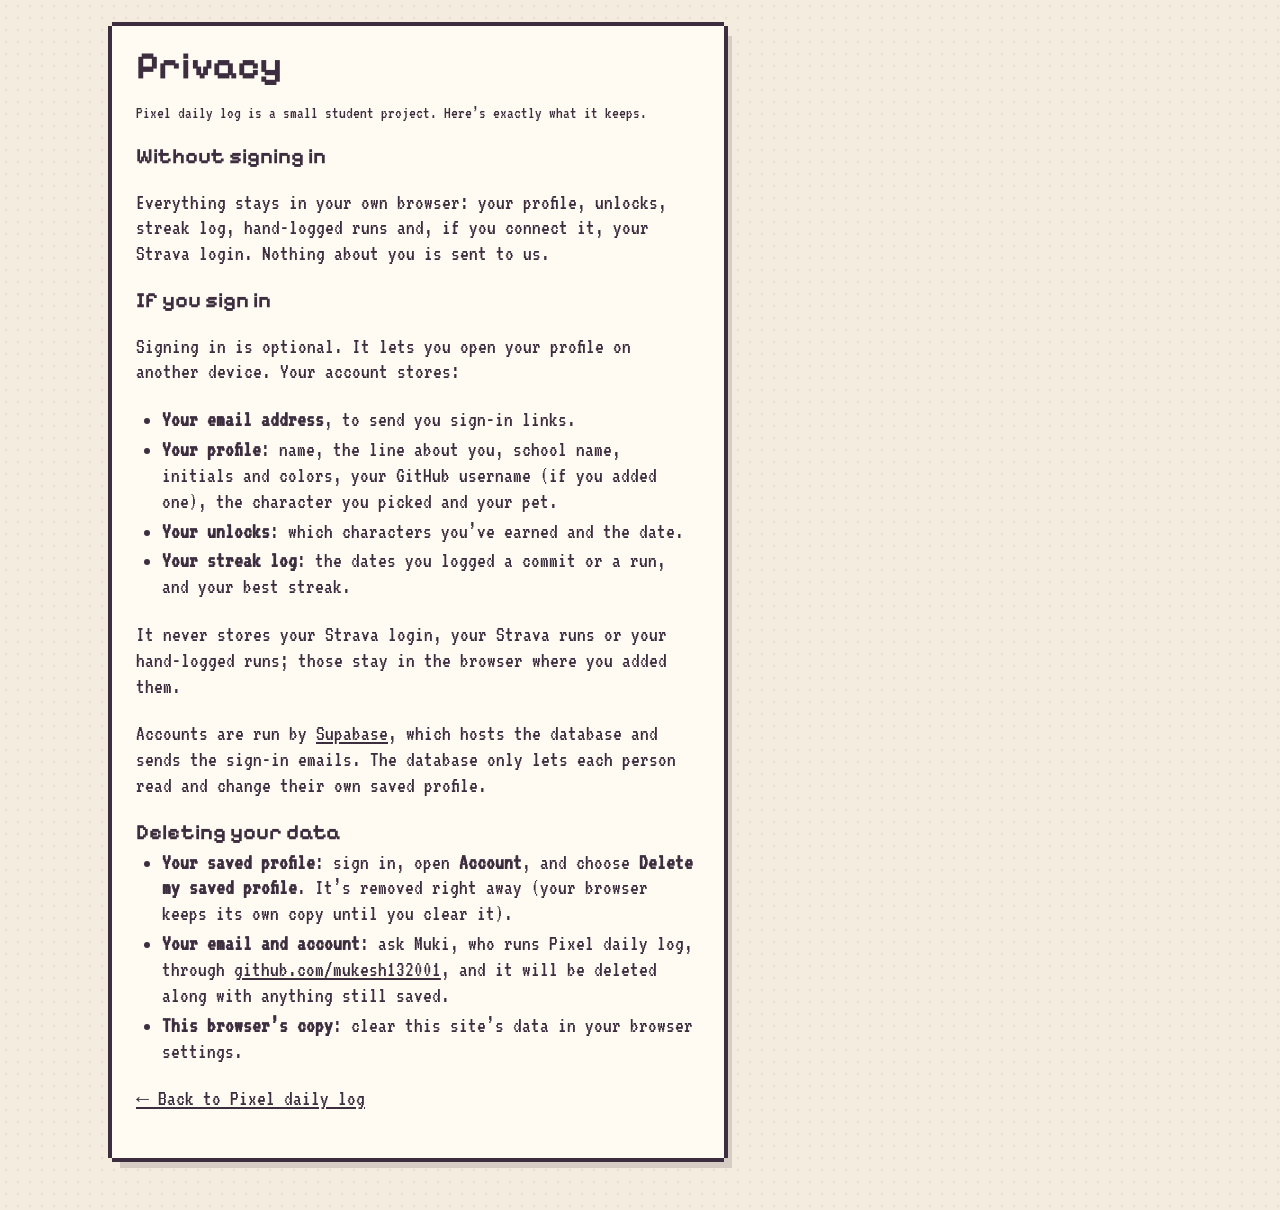
==== privacy.html @ 4bfa9b19 "Add a privacy note: what's saved, where, and how to delete it Co-Authored-By: Claude Opus 5.5 <norep" ====
<!doctype html>
<html lang="en">
<head>
<meta charset="utf-8">
<meta name="viewport" content="width=device-width, initial-scale=1, viewport-fit=cover">
<title>Privacy · Pixel daily log</title>
<meta name="description" content="What Pixel daily log saves, where, and how to delete it.">
<link rel="preconnect" href="https://fonts.googleapis.com">
<link rel="preconnect" href="https://fonts.gstatic.com" crossorigin>
<link href="https://fonts.googleapis.com/css2?family=Pixelify+Sans:wght@500;700&family=VT323&display=swap" rel="stylesheet">
<link rel="stylesheet" href="css/style.css"><link rel="icon" type="image/png" href="favicon.png">
<style>
  .privacy{max-width:68ch;padding:20px 24px 24px}
  .privacy h1{font-size:clamp(1.7rem,4.5vw,2.4rem);margin-bottom:6px}
  .privacy h2{font-size:1.35rem;margin:22px 0 6px}
  .privacy p,.privacy li{color:var(--ink)}
  .privacy ul{padding-left:1.2em;margin:6px 0}
  .privacy li{margin:4px 0}
</style>
</head>
<body>
<div class="wrap">
  <main class="privacy px">
    <h1>Privacy</h1>
    <p class="small">Pixel daily log is a small student project. Here’s exactly what it keeps.</p>

    <h2>Without signing in</h2>
    <p>Everything stays in your own browser: your profile, unlocks, streak log, hand-logged runs and, if you connect it, your Strava login. Nothing about you is sent to us.</p>

    <h2>If you sign in</h2>
    <p>Signing in is optional. It lets you open your profile on another device. Your account stores:</p>
    <ul>
      <li><b>Your email address</b>, to send you sign-in links.</li>
      <li><b>Your profile</b>: name, the line about you, school name, initials and colors, your GitHub username (if you added one), the character you picked and your pet.</li>
      <li><b>Your unlocks</b>: which characters you’ve earned and the date.</li>
      <li><b>Your streak log</b>: the dates you logged a commit or a run, and your best streak.</li>
    </ul>
    <p>It never stores your Strava login, your Strava runs or your hand-logged runs; those stay in the browser where you added them.</p>
    <p>Accounts are run by <a href="https://supabase.com" rel="noopener">Supabase</a>, which hosts the database and sends the sign-in emails. The database only lets each person read and change their own saved profile.</p>

    <h2>Deleting your data</h2>
    <ul>
      <li><b>Your saved profile</b>: sign in, open <b>Account</b>, and choose <b>Delete my saved profile</b>. It’s removed right away (your browser keeps its own copy until you clear it).</li>
      <li><b>Your email and account</b>: ask Muki, who runs Pixel daily log, through <a href="https://github.com/mukesh132001" rel="noopener">github.com/mukesh132001</a>, and it will be deleted along with anything still saved.</li>
      <li><b>This browser’s copy</b>: clear this site’s data in your browser settings.</li>
    </ul>

    <p><a href="./">← Back to Pixel daily log</a></p>
  </main>
</div>
</body>
</html>
---- css/style.css ----
/* =========================================================
   Pixel daily log: cozy retro theme
   Light mode = warm paper. Dark mode = soft plum night.
   ========================================================= */

/* lets the glow on the biggest days breathe smoothly */
@property --blur{syntax:'<length>';inherits:false;initial-value:0px}

:root{
  --bg:#f4ecdf; --bg-dot:#ebe0cf;
  --panel:#fffaf2; --tile:#f3e9da; --ink:#3d2e3f; --ink-soft:#7a6672;
  --line:#3d2e3f; --shadow:rgba(61,46,63,.16);
  --accent:#ffc95c; --run:#f08a5d; --code:#4caf6e; --music:#d77fa1;
  --empty:#e6dccb; --bad:#c4473a; --on-accent:#3d2e3f;
  --room-top:#5a3d3a; --room-bottom:#2e2028; --room-glow:rgba(255,201,92,.24);   /* warm dusk behind the room */
  color-scheme:light;
  box-sizing:border-box;
  padding-top:env(safe-area-inset-top,0px);
  padding-bottom:env(safe-area-inset-bottom,0px);
}
@media (prefers-color-scheme: dark){
  :root:not([data-theme="light"]){
    --bg:#241c2b; --bg-dot:#2a2132;
    --panel:#30263a; --tile:#3a2f46; --ink:#f6e9d6; --ink-soft:#bfaebf;
    --line:#8e78a8; --shadow:rgba(0,0,0,.38);
    --accent:#ffc95c; --run:#ff9f73; --code:#6fd08c; --music:#f09cc0;
    --empty:#45394f; --bad:#ff8a7a; --on-accent:#3d2e3f;
    --room-top:#3a2c56; --room-bottom:#17121f; --room-glow:rgba(255,201,92,.14);
    color-scheme:dark;
  }
}
:root[data-theme="dark"]{
  --bg:#241c2b; --bg-dot:#2a2132;
  --panel:#30263a; --tile:#3a2f46; --ink:#f6e9d6; --ink-soft:#bfaebf;
  --line:#8e78a8; --shadow:rgba(0,0,0,.38);
  --accent:#ffc95c; --run:#ff9f73; --code:#6fd08c; --music:#f09cc0;
  --empty:#45394f; --bad:#ff8a7a; --on-accent:#3d2e3f;
  --room-top:#3a2c56; --room-bottom:#17121f; --room-glow:rgba(255,201,92,.14);
  color-scheme:dark;
}

html{scroll-padding-top:env(safe-area-inset-top,0px)}
*,*::before,*::after{box-sizing:inherit}
[hidden]{display:none !important}
body{
  margin:0; color:var(--ink);
  background-color:var(--bg);
  /* a faint pixel-dot texture, like old paper */
  background-image:radial-gradient(var(--bg-dot) 1.5px, transparent 1.6px);
  background-size:12px 12px;
  font-family:"VT323",ui-monospace,"Courier New",monospace;
  font-size:1.35rem; line-height:1.2;
}
h1,h2,h3{font-family:"Pixelify Sans","VT323",ui-monospace,monospace;font-weight:700;margin:0;line-height:1.05}
a{color:inherit}
button,input{font:inherit;color:inherit}
:focus-visible{outline:3px dashed var(--accent);outline-offset:4px}

.wrap{max-width:1100px;margin:0 auto;padding:22px 18px 48px}

/* pixel frame: notched corners from four offset shadows, plus a soft drop shadow */
.px{
  background:var(--panel);
  box-shadow:0 -4px 0 0 var(--line),0 4px 0 0 var(--line),-4px 0 0 0 var(--line),4px 0 0 0 var(--line),8px 10px 0 0 var(--shadow);
  margin:4px;
}
.btn{border:0;cursor:pointer;padding:8px 14px;min-height:44px;background:var(--panel)}
.btn:hover{background:var(--accent);color:var(--on-accent)}
.btn.primary{background:var(--accent);color:var(--on-accent)}
.btn.primary:hover{background:var(--run);color:#fff}
.btn[aria-pressed="true"]{background:var(--accent);color:var(--on-accent)}
.btn:disabled{opacity:.5;cursor:wait}
.btn-ico{display:inline-flex;align-items:center;gap:8px}

/* pixel icons (inline SVG made in main.js) */
.ico{display:inline-flex;width:20px;height:20px;flex:none}
.ico svg{width:100%;height:100%;display:block}
.ico.sm{width:14px;height:14px}

/* ---------- header ---------- */
.hud{display:flex;flex-wrap:wrap;align-items:center;justify-content:space-between;gap:14px;margin-bottom:20px}
.logo{font-size:clamp(1.7rem,4.5vw,2.6rem)}
.who{display:flex;align-items:center;gap:10px;margin-top:6px;color:var(--ink-soft)}
.who b{color:var(--ink);font-weight:400}
#ava{width:36px;height:36px;image-rendering:pixelated;box-shadow:0 0 0 3px var(--line)}
.tools{display:flex;flex-wrap:wrap;gap:12px}

/* ---------- stats bar ---------- */
.hudbar{display:grid;grid-template-columns:repeat(4,minmax(0,1fr));margin-bottom:26px}
.seg{display:flex;align-items:center;gap:8px;padding:10px 14px;min-width:0}
.seg + .seg{border-left:3px dashed var(--empty)}
.seg b{font-family:"Pixelify Sans","VT323",monospace;font-size:1.5rem}
.seg span:last-child{color:var(--ink-soft);font-size:1.05rem;line-height:1}

/* ---------- scene ---------- */
.top{display:grid;grid-template-columns:minmax(0,3fr) minmax(0,2fr);gap:26px;align-items:start}
.stage{padding:0;overflow:hidden}
.screen{position:relative}
#scene{display:block;width:100%;height:auto;aspect-ratio:16/9;image-rendering:pixelated;image-rendering:crisp-edges;cursor:pointer;background:#2c2244}
.caption{padding:12px 16px 14px;border-top:4px solid var(--line)}
.caption h2{font-size:1.5rem}
.caption p{margin:4px 0 0;color:var(--ink-soft)}
.hint{font-size:1.05rem;color:var(--ink-soft);margin-top:8px}

/* ---------- title screen ---------- */
.title-overlay{display:none;position:absolute;inset:0;flex-direction:column;align-items:center;justify-content:flex-start;padding-top:6%;pointer-events:none;text-align:center}
.is-title .title-overlay{display:flex}
.title-big{
  font-family:"Pixelify Sans","VT323",monospace;font-weight:700;
  font-size:clamp(2rem,7.5vw,4.6rem);line-height:.95;color:#fff6e4;
  text-shadow:4px 4px 0 #3d2e3f,-2px -2px 0 #3d2e3f,2px -2px 0 #3d2e3f,-2px 2px 0 #3d2e3f;
}
.press{
  margin-top:14px;font-family:"Pixelify Sans","VT323",monospace;font-size:clamp(1rem,2.6vw,1.5rem);
  color:var(--accent);text-shadow:3px 3px 0 #3d2e3f;letter-spacing:.08em;text-transform:uppercase;
  animation:blink 1.1s steps(2) infinite;
}
@keyframes blink{50%{opacity:0}}
.is-title .top{grid-template-columns:minmax(0,1fr);max-width:820px;margin:0 auto}
.is-title .logo{position:absolute;width:1px;height:1px;overflow:hidden;clip:rect(0 0 0 0);white-space:nowrap}
.start{padding:18px 20px 20px;border-top:4px solid var(--line)}
.start h2{font-size:1.5rem;margin-bottom:6px}
.start p{margin:0 0 14px;color:var(--ink-soft)}
.field{display:flex;gap:10px;flex-wrap:wrap}
.field input,.runform input{
  flex:1;min-width:0;border:0;padding:8px 12px;min-height:44px;background:var(--tile);
  box-shadow:0 -3px 0 0 var(--line),0 3px 0 0 var(--line),-3px 0 0 0 var(--line),3px 0 0 0 var(--line);margin:3px;
}
.msg{margin-top:12px;min-height:1.3em}
.msg.bad{color:var(--bad)}
.small{font-size:1.05rem;color:var(--ink-soft)}
.muted{color:var(--ink-soft)}

/* ---------- glowing calendar ---------- */
.side{padding:18px}
.side h2{font-size:1.35rem;margin-bottom:12px}
.cal{display:grid;grid-template-columns:repeat(7,minmax(0,1fr));gap:8px}
.dow{text-align:center;color:var(--ink-soft);font-size:1.05rem}
.day{
  --tint:transparent; --glow:transparent;
  position:relative;aspect-ratio:1;border:0;cursor:pointer;padding:0;margin:3px;
  background:color-mix(in srgb, var(--tint) var(--amt,0%), var(--tile));
  box-shadow:0 -3px 0 0 var(--line),0 3px 0 0 var(--line),-3px 0 0 0 var(--line),3px 0 0 0 var(--line),0 0 var(--blur,0px) var(--spread,0px) var(--glow);
  transition:transform .08s steps(2);
}
.day.code{--tint:var(--code)}
.day.run{--tint:var(--run)}
.day.both{--tint:var(--accent)}
.day.e1{--amt:18%}
.day.e2{--amt:32%;--glow:color-mix(in srgb, var(--tint) 50%, transparent);--blur:10px;--spread:1px}
.day.e3{--amt:48%;--glow:color-mix(in srgb, var(--tint) 70%, transparent);--blur:14px;--spread:2px}
.day.e4{--amt:64%;--glow:color-mix(in srgb, var(--tint) 90%, transparent);--blur:18px;--spread:3px;animation:pulse 2.4s ease-in-out infinite}
@keyframes pulse{50%{--blur:28px}}
.day .num{position:absolute;top:2px;left:5px;font-size:1.05rem}
.day .icons{position:absolute;right:4px;bottom:4px;display:flex;gap:2px}
.day .icons .ico{width:13px;height:13px}
.day:hover:not(:disabled){transform:translate(-2px,-2px)}
.day[aria-pressed="true"]{outline:3px solid var(--accent);outline-offset:4px;transform:translate(-2px,-2px)}
.day:disabled{cursor:not-allowed;opacity:.4}
.day.today::after{content:"";position:absolute;inset:-9px;border:3px dashed var(--run);animation:blink 1.2s steps(2) infinite;pointer-events:none}
@media (hover:hover){
  .day[data-tip]:hover::before{
    content:attr(data-tip);position:absolute;z-index:5;bottom:calc(100% + 12px);left:50%;transform:translateX(-50%);
    width:max-content;max-width:190px;white-space:normal;text-align:left;
    background:var(--ink);color:var(--panel);padding:6px 9px;font-size:1rem;line-height:1.15;pointer-events:none;
  }
  .day.tip-r[data-tip]:hover::before{left:auto;right:-6px;transform:none}
  .day.tip-l[data-tip]:hover::before{left:-6px;transform:none}
}
.legend{display:flex;flex-wrap:wrap;gap:14px;margin-top:16px;font-size:1.05rem;color:var(--ink-soft)}
.legend > span{display:inline-flex;align-items:center;gap:6px}
.glowdot{width:12px;height:12px;background:var(--code);box-shadow:0 0 8px 1px var(--code)}

/* ---------- your room (its own screen, #room) ---------- */
/* while it's open, everything else on the page steps aside (the picker dialog stays available) */
.is-room{overflow:hidden}
.is-room .wrap > :not(#roomScreen):not(dialog){display:none}
/* the whole visible screen: a slim header, then the room area takes the rest */
.room-screen{position:fixed;inset:0;height:100dvh;display:flex;flex-direction:column;background:var(--bg)}
.room-head{display:flex;align-items:center;gap:12px;
  padding:max(10px,env(safe-area-inset-top,0px)) max(14px,env(safe-area-inset-right,0px)) 12px max(14px,env(safe-area-inset-left,0px));
  border-bottom:4px solid var(--line)}
.room-head h2{font-size:1.5rem;margin-right:auto;min-width:0;white-space:nowrap;overflow:hidden;text-overflow:ellipsis;padding:2px}
.room-head h2:focus{outline:none}
.room-head h2:focus-visible{outline:3px dashed var(--accent);outline-offset:-1px}
.room-head .btn{flex:none}
/* a cozy dusk backdrop with a soft lamp glow, so the beige room stands out */
.room-frame{position:relative;flex:1 1 0;min-height:0;overflow:hidden;
  background:radial-gradient(ellipse 60% 55% at 50% 58%,var(--room-glow),transparent 70%),linear-gradient(var(--room-top),var(--room-bottom))}
/* the canvas covers the room area; room.js matches its pixels to the screen and moves the camera */
#room{position:absolute;inset:0;width:100%;height:100%;display:block;image-rendering:pixelated;image-rendering:crisp-edges}

/* ---------- character select ---------- */
.picker{border:0;padding:0;background:none;color:var(--ink);max-width:calc(100vw - 32px);max-height:calc(100dvh - 32px);overflow:visible}
.picker::backdrop{background:rgba(31,24,38,.72)}
.picker-box{position:relative;display:flex;flex-direction:column;align-items:center;text-align:center;padding:20px 22px 22px;width:min(520px,calc(100vw - 48px))}
.picker-box h2{font-size:clamp(1.6rem,5vw,2.2rem)}
.pick-close{position:absolute;top:6px;right:6px;font-size:1.6rem}
.pick-stage{display:flex;align-items:center;justify-content:center;gap:14px;width:100%;margin:14px 0 10px}
/* picker.js sets the width to a whole-number multiple of 32px so pixels stay even */
#pickArt{display:block;height:auto;background:var(--tile);image-rendering:pixelated;image-rendering:crisp-edges}
.arrow{min-width:48px;min-height:48px;font-size:1.3rem}
.pick-hint{margin:0 0 14px;min-height:2.4em;color:var(--ink-soft);max-width:30ch}

/* ---------- panels ---------- */
.tabs{display:none}
/* the three cards line up at the top and stretch to the same height */
.panels{display:grid;grid-template-columns:repeat(3,minmax(0,1fr));align-items:stretch;gap:26px;margin-top:30px}
.panel{padding:16px 18px 18px}
.panel h2{font-size:1.4rem;display:flex;align-items:center;gap:10px;margin-bottom:2px}
.sub{color:var(--ink-soft);margin:0 0 12px;font-size:1.1rem}
#ghNote{margin:-6px 0 12px}   /* "Showing saved data from 20 min ago", only when GitHub's limit is hit */
.panel h3{font-size:1.05rem;margin:18px 0 8px;font-weight:500;color:var(--ink-soft)}
.list{list-style:none;margin:0;padding:0}
.list li{padding:8px 0;border-bottom:2px dashed var(--empty)}
.list li:last-child{border-bottom:0}
/* "Show all N ▾" under a long list (made in main.js) */
.more{display:block;min-height:36px;padding:4px 12px;margin-top:10px;font-size:1.1rem}
.commit{display:block;font-size:1.05rem;color:var(--ink-soft);margin-top:2px;overflow-wrap:anywhere}
.meterrow{display:flex;align-items:center;gap:12px;flex-wrap:wrap}
.meter{display:flex;gap:4px}
.meter i{width:16px;height:16px;display:block;background:var(--empty)}
.tag{display:inline-block;background:var(--tile);padding:1px 7px;margin:3px 5px 3px 0;text-decoration:none}
.tag:hover{background:var(--code);color:var(--panel)}

/* run rows: icon | name + source | distance + pace */
.runrow{display:grid;grid-template-columns:20px minmax(0,1fr) auto auto;align-items:center;gap:10px}
.rname{overflow-wrap:anywhere}
.rsub{font-size:1rem;color:var(--ink-soft)}
.rnums{text-align:right;white-space:nowrap}
.rdist{font-family:"Pixelify Sans","VT323",monospace;font-weight:700}
.rpace{font-size:1.05rem;color:var(--ink-soft)}
.prtag{display:inline-block;background:var(--accent);color:var(--on-accent);padding:0 5px;margin-left:4px;font-size:.95rem}
.x{border:0;background:none;cursor:pointer;color:var(--ink-soft);padding:4px 6px;min-width:32px;min-height:32px}
.x:hover{color:var(--bad)}
.linkbtn{border:0;background:none;cursor:pointer;color:var(--ink-soft);text-decoration:underline;padding:0}

.strava{margin:2px 0 12px}
.strava-btn{background:#fc5200;color:#fff;font-family:"Pixelify Sans","VT323",monospace;font-weight:700}
.strava-btn:hover{background:#d94600;color:#fff}
#stravaStatus{margin-top:8px}
.powered{margin-top:4px;color:#fc5200}

.addrun{margin-top:10px}
.addrun summary{cursor:pointer;color:var(--ink-soft);font-size:1.1rem;min-height:32px;display:flex;align-items:center}
.addrun summary:hover{color:var(--ink)}
.runform{display:grid;grid-template-columns:1fr 1fr;gap:8px;margin-top:6px}
.runform .wide{grid-column:1/-1}
.runform label{font-size:1.05rem;color:var(--ink-soft);display:flex;flex-direction:column}

.pacebox{display:grid;grid-template-columns:1fr 1fr;gap:10px;margin-top:16px}
.pacecard{background:var(--tile);padding:10px 12px;display:flex;flex-direction:column;gap:2px;min-width:0}
.pacecard > span:first-child{white-space:nowrap}
.pacecard b{font-family:"Pixelify Sans","VT323",monospace;font-size:1.35rem;white-space:nowrap}

.bars{display:grid;gap:6px}
.bar{display:grid;grid-template-columns:4.2em minmax(0,1fr) 3.4em;align-items:center;gap:8px;font-size:1.1rem}
.bar .blocks{display:flex;gap:2px;flex-wrap:wrap}
.bar .blocks i{width:9px;height:12px;background:var(--run);display:block}
.bar.cur .lbl{text-decoration:underline;text-decoration-thickness:2px}
.bar .val{text-align:right}

.tape{position:relative;height:96px;background:var(--music);margin:6px 2px 14px;
  box-shadow:0 -3px 0 0 var(--line),0 3px 0 0 var(--line),-3px 0 0 0 var(--line),3px 0 0 0 var(--line)}
.tape .label{position:absolute;left:12px;right:12px;top:10px;height:34px;background:var(--panel);display:flex;align-items:center;justify-content:center;font-size:1.05rem;color:var(--ink-soft)}
.tape .reel{position:absolute;top:54px;width:30px;height:30px;background:var(--panel);box-shadow:inset 0 0 0 6px var(--ink)}
.tape .reel.l{left:24%}.tape .reel.r{right:24%}
.tape .reel::after{content:"";position:absolute;left:12px;top:6px;width:6px;height:18px;background:var(--ink)}

footer{margin-top:32px;color:var(--ink-soft);font-size:1.05rem;max-width:72ch}

/* ---------- tablets and phones ---------- */
@media (max-width:860px){
  .top{grid-template-columns:minmax(0,1fr)}
  .hudbar{grid-template-columns:repeat(2,minmax(0,1fr))}
  .seg:nth-child(3){border-left:0}
  .seg:nth-child(n+3){border-top:3px dashed var(--empty)}
  /* tabs: show one panel at a time */
  .tabs{display:flex;gap:10px;margin-top:28px}
  .tab{flex:1;display:flex;align-items:center;justify-content:center;gap:6px;border:0;cursor:pointer;min-height:44px;background:var(--panel);
    box-shadow:0 -3px 0 0 var(--line),0 3px 0 0 var(--line),-3px 0 0 0 var(--line),3px 0 0 0 var(--line);margin:3px}
  .tab[aria-pressed="true"]{background:var(--accent);color:var(--on-accent)}
  .panels{grid-template-columns:minmax(0,1fr);margin-top:14px}
  .panel:not(.active){display:none}
}
@media (max-width:480px){
  .wrap{padding:16px 12px 40px}
  body{font-size:1.25rem}
  .cal{gap:5px}
  .day{margin:2px}
  .day .num{font-size:.95rem;left:3px}
  .day .icons .ico{width:10px;height:10px}
  .tools{gap:8px}
  .tools .btn{padding:6px 9px;font-size:1.1rem;min-height:40px}
  .room-head{gap:8px}
  .room-head .btn{padding:6px 9px;font-size:1.1rem;min-height:40px}
  .room-head h2{font-size:1.25rem}
  .seg{padding:8px 10px}
  .seg b{font-size:1.3rem}
}
@media (prefers-reduced-motion: reduce){
  .day.today::after,.press,.day.e4,.newtag{animation:none}
  .day{transition:none}
}
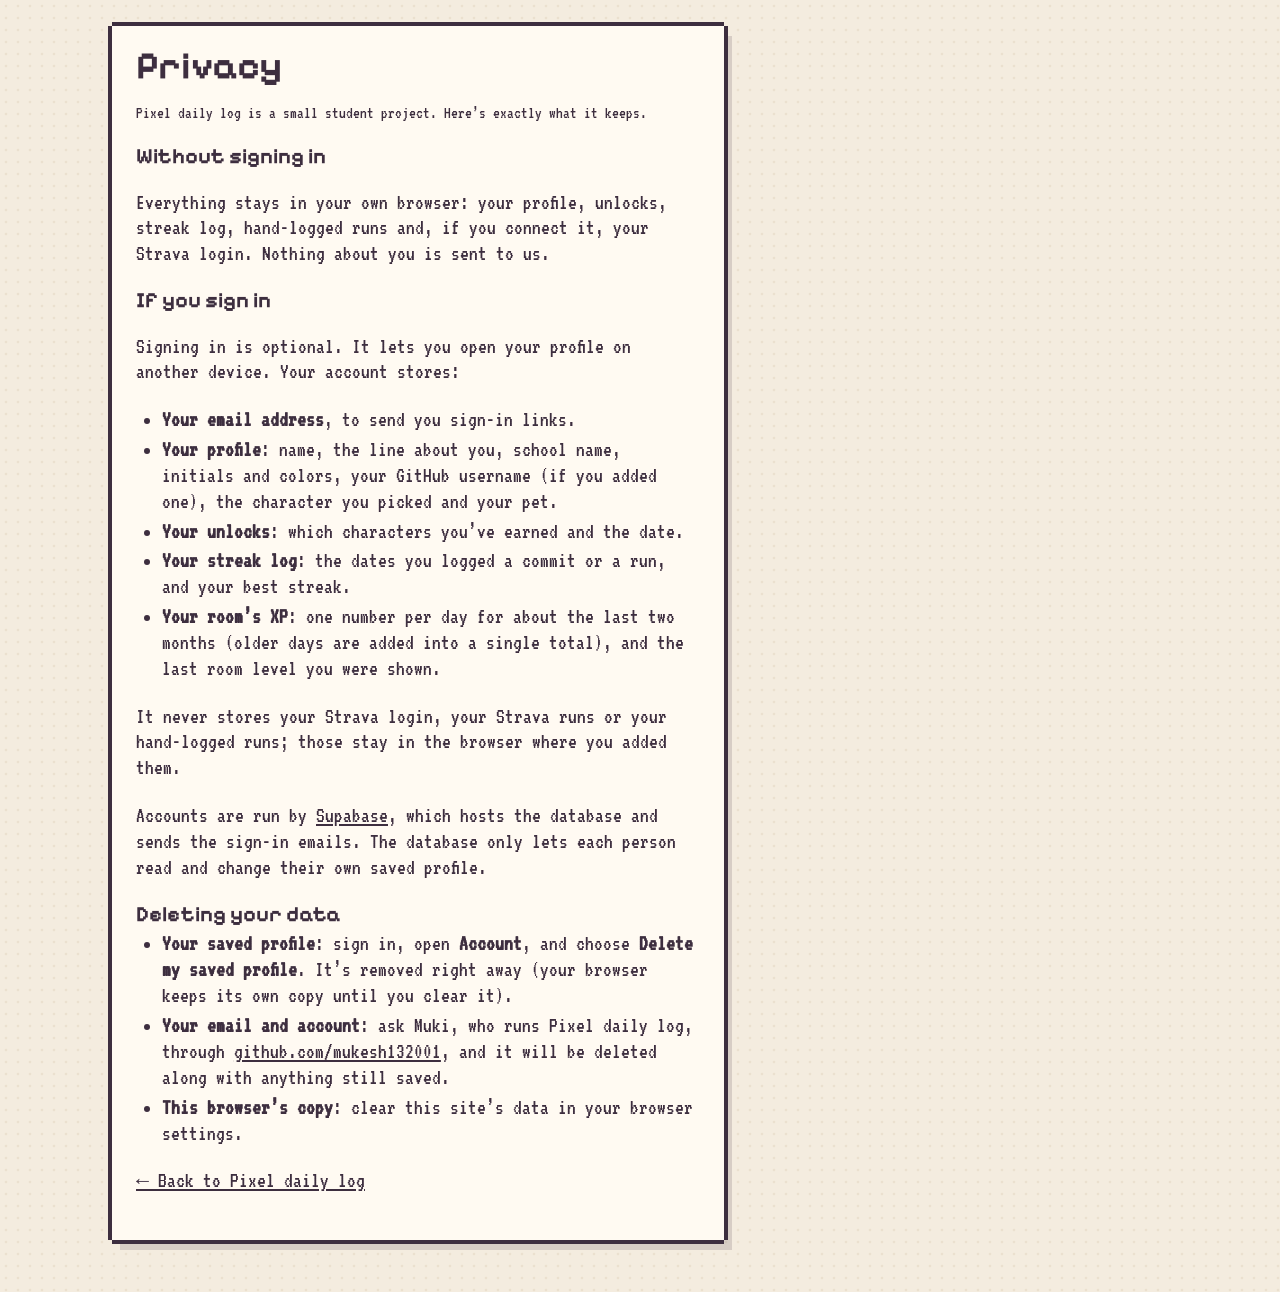
==== commit c012c69a: "Add XP math and a per-day XP ledger on the profile js/xp.js turns a day's contributions, runs, walks" ====
--- a/privacy.html
+++ b/privacy.html
@@ -34,6 +34,7 @@
       <li><b>Your profile</b>: name, the line about you, school name, initials and colors, your GitHub username (if you added one), the character you picked and your pet.</li>
       <li><b>Your unlocks</b>: which characters you’ve earned and the date.</li>
       <li><b>Your streak log</b>: the dates you logged a commit or a run, and your best streak.</li>
+      <li><b>Your room’s XP</b>: one number per day for about the last two months (older days are added into a single total), and the last room level you were shown.</li>
     </ul>
     <p>It never stores your Strava login, your Strava runs or your hand-logged runs; those stay in the browser where you added them.</p>
     <p>Accounts are run by <a href="https://supabase.com" rel="noopener">Supabase</a>, which hosts the database and sends the sign-in emails. The database only lets each person read and change their own saved profile.</p>
--- a/css/style.css
+++ b/css/style.css
@@ -189,6 +189,19 @@
   background:radial-gradient(ellipse 60% 55% at 50% 58%,var(--room-glow),transparent 70%),linear-gradient(var(--room-top),var(--room-bottom))}
 /* the canvas covers the room area; room.js matches its pixels to the screen and moves the camera */
 #room{position:absolute;inset:0;width:100%;height:100%;display:block;image-rendering:pixelated;image-rendering:crisp-edges}
+/* the bubble over the closet or the door; room.js sets left/top to the top middle of the piece */
+.room-bubble{position:absolute;transform:translate(-50%,calc(-100% - 14px));display:flex;align-items:center;gap:8px;
+  padding:4px 10px;font-size:1.2rem;white-space:nowrap;pointer-events:none}
+.room-bubble[hidden]{display:none}
+.room-bubble::after{content:"";position:absolute;left:50%;bottom:-14px;margin-left:-6px;border:6px solid transparent;border-top-color:var(--line)}
+.room-bubble .btn{pointer-events:auto;min-height:40px;padding:4px 16px}
+/* the touch arrow pad: only on touch screens, each arrow points the way it walks */
+.room-pad{display:none;position:absolute;left:max(14px,env(safe-area-inset-left,0px));bottom:max(14px,env(safe-area-inset-bottom,0px));
+  grid-template-columns:repeat(2,56px);grid-template-rows:repeat(2,56px);gap:12px;touch-action:none;user-select:none;-webkit-user-select:none}
+@media (pointer:coarse){ .room-pad:not([hidden]){display:grid} }
+.room-pad .btn{min-height:0;padding:0;font-size:1.7rem;line-height:1}
+.room-dev{display:flex;align-items:center;gap:6px;font-size:1.1rem;flex:none}
+.room-dev select{font:inherit;padding:2px 4px}
 
 /* ---------- character select ---------- */
 .picker{border:0;padding:0;background:none;color:var(--ink);max-width:calc(100vw - 32px);max-height:calc(100dvh - 32px);overflow:visible}
@@ -196,6 +209,19 @@
 .picker-box{position:relative;display:flex;flex-direction:column;align-items:center;text-align:center;padding:20px 22px 22px;width:min(520px,calc(100vw - 48px))}
 .picker-box h2{font-size:clamp(1.6rem,5vw,2.2rem)}
 .pick-close{position:absolute;top:6px;right:6px;font-size:1.6rem}
+
+/* ---------- sign in and questions (same pixel box as the picker) ---------- */
+.login-box p{margin:8px 0}
+.login-form{display:flex;flex-direction:column;align-items:stretch;gap:8px;width:100%;max-width:340px;margin-top:6px}
+.login-label{text-align:left;font-size:1.05rem;color:var(--ink-soft)}
+.login-form input{border:0;padding:8px 12px;min-height:44px;background:var(--tile);margin:3px;
+  box-shadow:0 -3px 0 0 var(--line),0 3px 0 0 var(--line),-3px 0 0 0 var(--line),3px 0 0 0 var(--line)}
+.login-big{font-family:"Pixelify Sans","VT323",monospace;font-size:1.5rem}
+.login-delete{display:block;margin:14px auto 0;font-size:1.05rem}
+.login-msg{min-height:1.2em}
+.login-msg.bad{color:var(--bad)}
+.ask-text{margin:12px 0 16px;max-width:36ch}
+.ask-buttons{display:flex;flex-wrap:wrap;justify-content:center;gap:12px}
 .pick-stage{display:flex;align-items:center;justify-content:center;gap:14px;width:100%;margin:14px 0 10px}
 /* picker.js sets the width to a whole-number multiple of 32px so pixels stay even */
 #pickArt{display:block;height:auto;background:var(--tile);image-rendering:pixelated;image-rendering:crisp-edges}
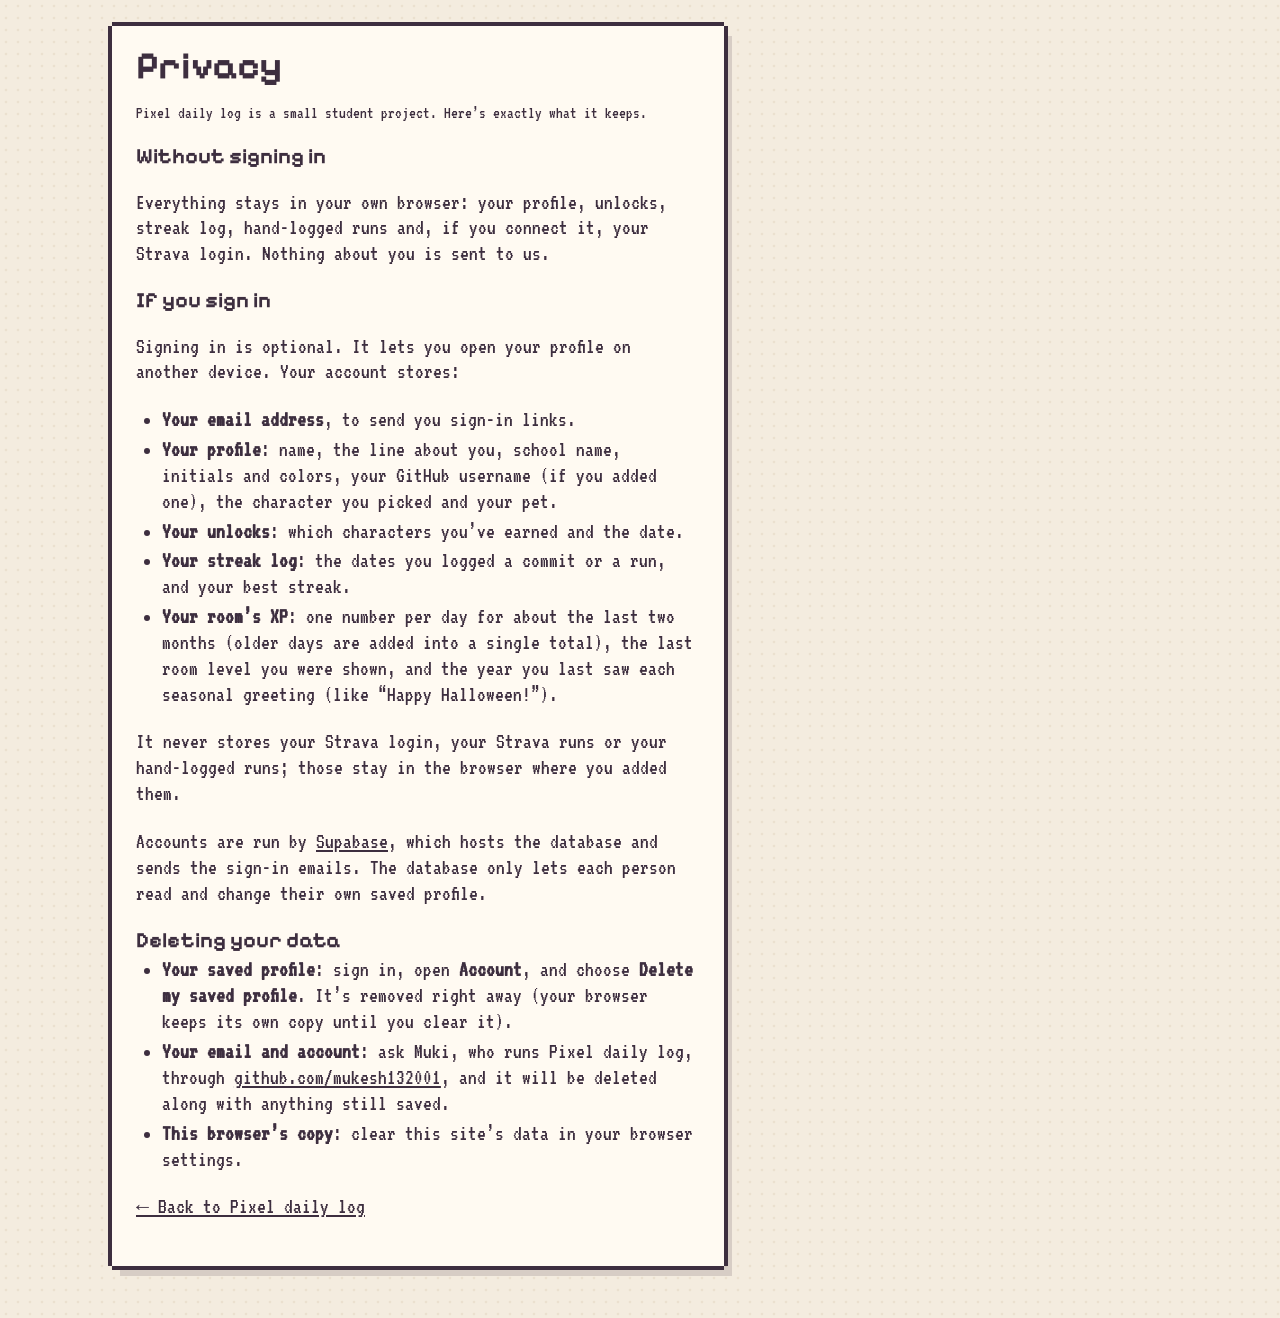
==== commit 17590668: "Say Happy Halloween once a year when you open your room Each event's banner text comes from its mani" ====
--- a/privacy.html
+++ b/privacy.html
@@ -34,7 +34,7 @@
       <li><b>Your profile</b>: name, the line about you, school name, initials and colors, your GitHub username (if you added one), the character you picked and your pet.</li>
       <li><b>Your unlocks</b>: which characters you’ve earned and the date.</li>
       <li><b>Your streak log</b>: the dates you logged a commit or a run, and your best streak.</li>
-      <li><b>Your room’s XP</b>: one number per day for about the last two months (older days are added into a single total), and the last room level you were shown.</li>
+      <li><b>Your room’s XP</b>: one number per day for about the last two months (older days are added into a single total), the last room level you were shown, and the year you last saw each seasonal greeting (like “Happy Halloween!”).</li>
     </ul>
     <p>It never stores your Strava login, your Strava runs or your hand-logged runs; those stay in the browser where you added them.</p>
     <p>Accounts are run by <a href="https://supabase.com" rel="noopener">Supabase</a>, which hosts the database and sends the sign-in emails. The database only lets each person read and change their own saved profile.</p>
--- a/css/style.css
+++ b/css/style.css
@@ -200,6 +200,25 @@
   grid-template-columns:repeat(2,56px);grid-template-rows:repeat(2,56px);gap:12px;touch-action:none;user-select:none;-webkit-user-select:none}
 @media (pointer:coarse){ .room-pad:not([hidden]){display:grid} }
 .room-pad .btn{min-height:0;padding:0;font-size:1.7rem;line-height:1}
+/* room level + XP in the header: "Lv 3", a chunky pixel bar, "220 / 300 XP" */
+.room-xp{display:flex;align-items:center;gap:8px;flex:none;border:0;cursor:pointer;color:var(--ink);font:inherit;font-size:1.15rem;
+  padding:4px 10px;min-height:40px}
+.room-xp:hover{background:var(--tile)}
+.room-xp b{font-family:"Pixelify Sans",system-ui,sans-serif;white-space:nowrap}
+.xp-bar{display:block;width:72px;height:12px;background:var(--empty);box-shadow:0 0 0 2px var(--line);position:relative}
+.xp-fill{position:absolute;left:0;top:0;bottom:0;width:0;background:var(--code)}
+.xp-text{white-space:nowrap;color:var(--ink-soft)}
+.xp-box h3{margin:14px 0 4px}
+.xp-now{font-size:1.3rem}
+/* titles stay centered like the other boxes; the list reads better lined up on the left */
+.xp-box .xp-rules{align-self:stretch;text-align:left;margin:0;padding-left:1.2em}
+.xp-rules li{margin:3px 0}
+/* "Level up!" across the top of the room */
+.room-banner{position:absolute;left:50%;top:18px;transform:translateX(-50%);display:flex;flex-direction:column;align-items:center;
+  gap:2px;padding:8px 18px;text-align:center;width:max-content;max-width:calc(100% - 40px);cursor:pointer;animation:banner-in .35s steps(4) both}
+.room-banner[hidden]{display:none}
+.room-banner-title{font-family:"Pixelify Sans",system-ui,sans-serif;font-size:1.6rem;color:var(--run);white-space:nowrap}
+@keyframes banner-in{from{transform:translate(-50%,-40px);opacity:0}to{transform:translate(-50%,0);opacity:1}}
 .room-dev{display:flex;align-items:center;gap:6px;font-size:1.1rem;flex:none}
 .room-dev select{font:inherit;padding:2px 4px}
 
@@ -321,10 +340,16 @@
   .room-head{gap:8px}
   .room-head .btn{padding:6px 9px;font-size:1.1rem;min-height:40px}
   .room-head h2{font-size:1.25rem}
+  /* no room for the heading next to the buttons: screen readers still get it, and the tab title names the room */
+  .room-head h2{position:absolute;width:1px;height:1px;overflow:hidden;clip:rect(0 0 0 0);white-space:nowrap}
+  .room-head .room-xp{margin-left:auto}
+  .room-xp{padding:4px 8px;font-size:1.05rem}
+  .xp-bar{width:44px}
+  .xp-text{display:none}   /* phones: "Lv 3" and the bar; tap for the numbers */
   .seg{padding:8px 10px}
   .seg b{font-size:1.3rem}
 }
 @media (prefers-reduced-motion: reduce){
-  .day.today::after,.press,.day.e4,.newtag{animation:none}
+  .day.today::after,.press,.day.e4,.newtag,.room-banner{animation:none}
   .day{transition:none}
 }
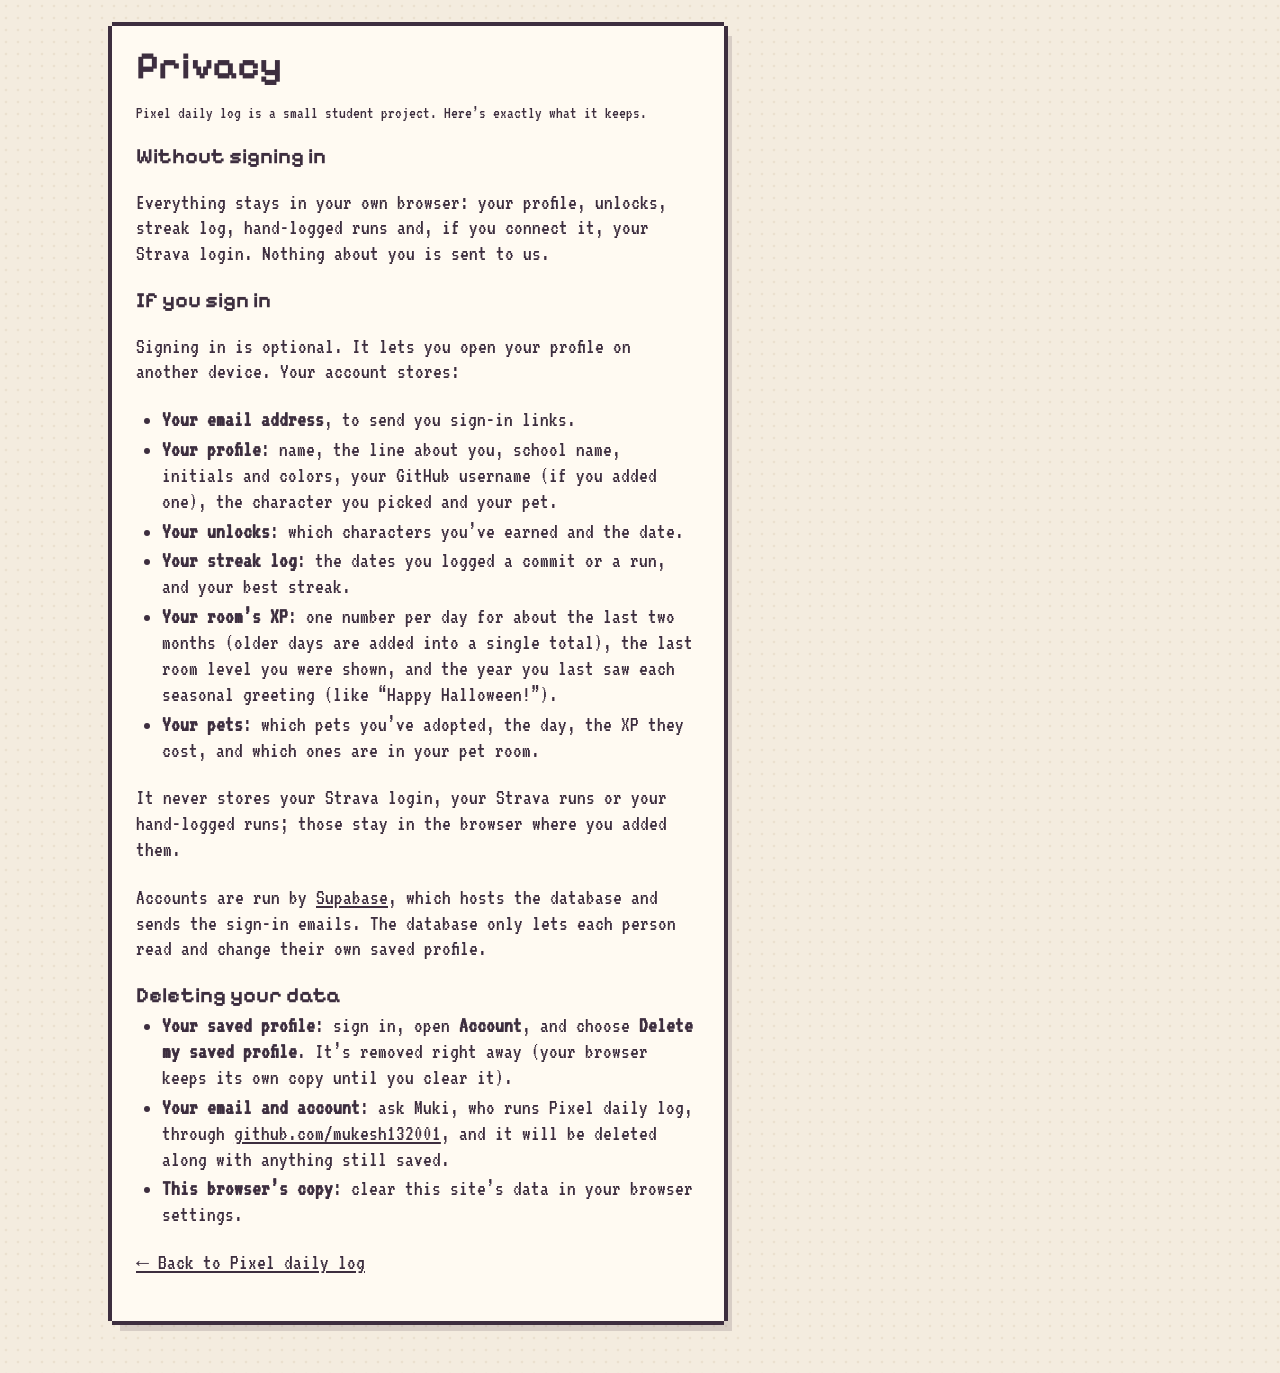
==== commit 10a0833f: "Save adopted pets on the profile profile.pets = { have: { id: [day, xpPaid] }, room: [ids] }. It syn" ====
--- a/privacy.html
+++ b/privacy.html
@@ -35,6 +35,7 @@
       <li><b>Your unlocks</b>: which characters you’ve earned and the date.</li>
       <li><b>Your streak log</b>: the dates you logged a commit or a run, and your best streak.</li>
       <li><b>Your room’s XP</b>: one number per day for about the last two months (older days are added into a single total), the last room level you were shown, and the year you last saw each seasonal greeting (like “Happy Halloween!”).</li>
+      <li><b>Your pets</b>: which pets you’ve adopted, the day, the XP they cost, and which ones are in your pet room.</li>
     </ul>
     <p>It never stores your Strava login, your Strava runs or your hand-logged runs; those stay in the browser where you added them.</p>
     <p>Accounts are run by <a href="https://supabase.com" rel="noopener">Supabase</a>, which hosts the database and sends the sign-in emails. The database only lets each person read and change their own saved profile.</p>
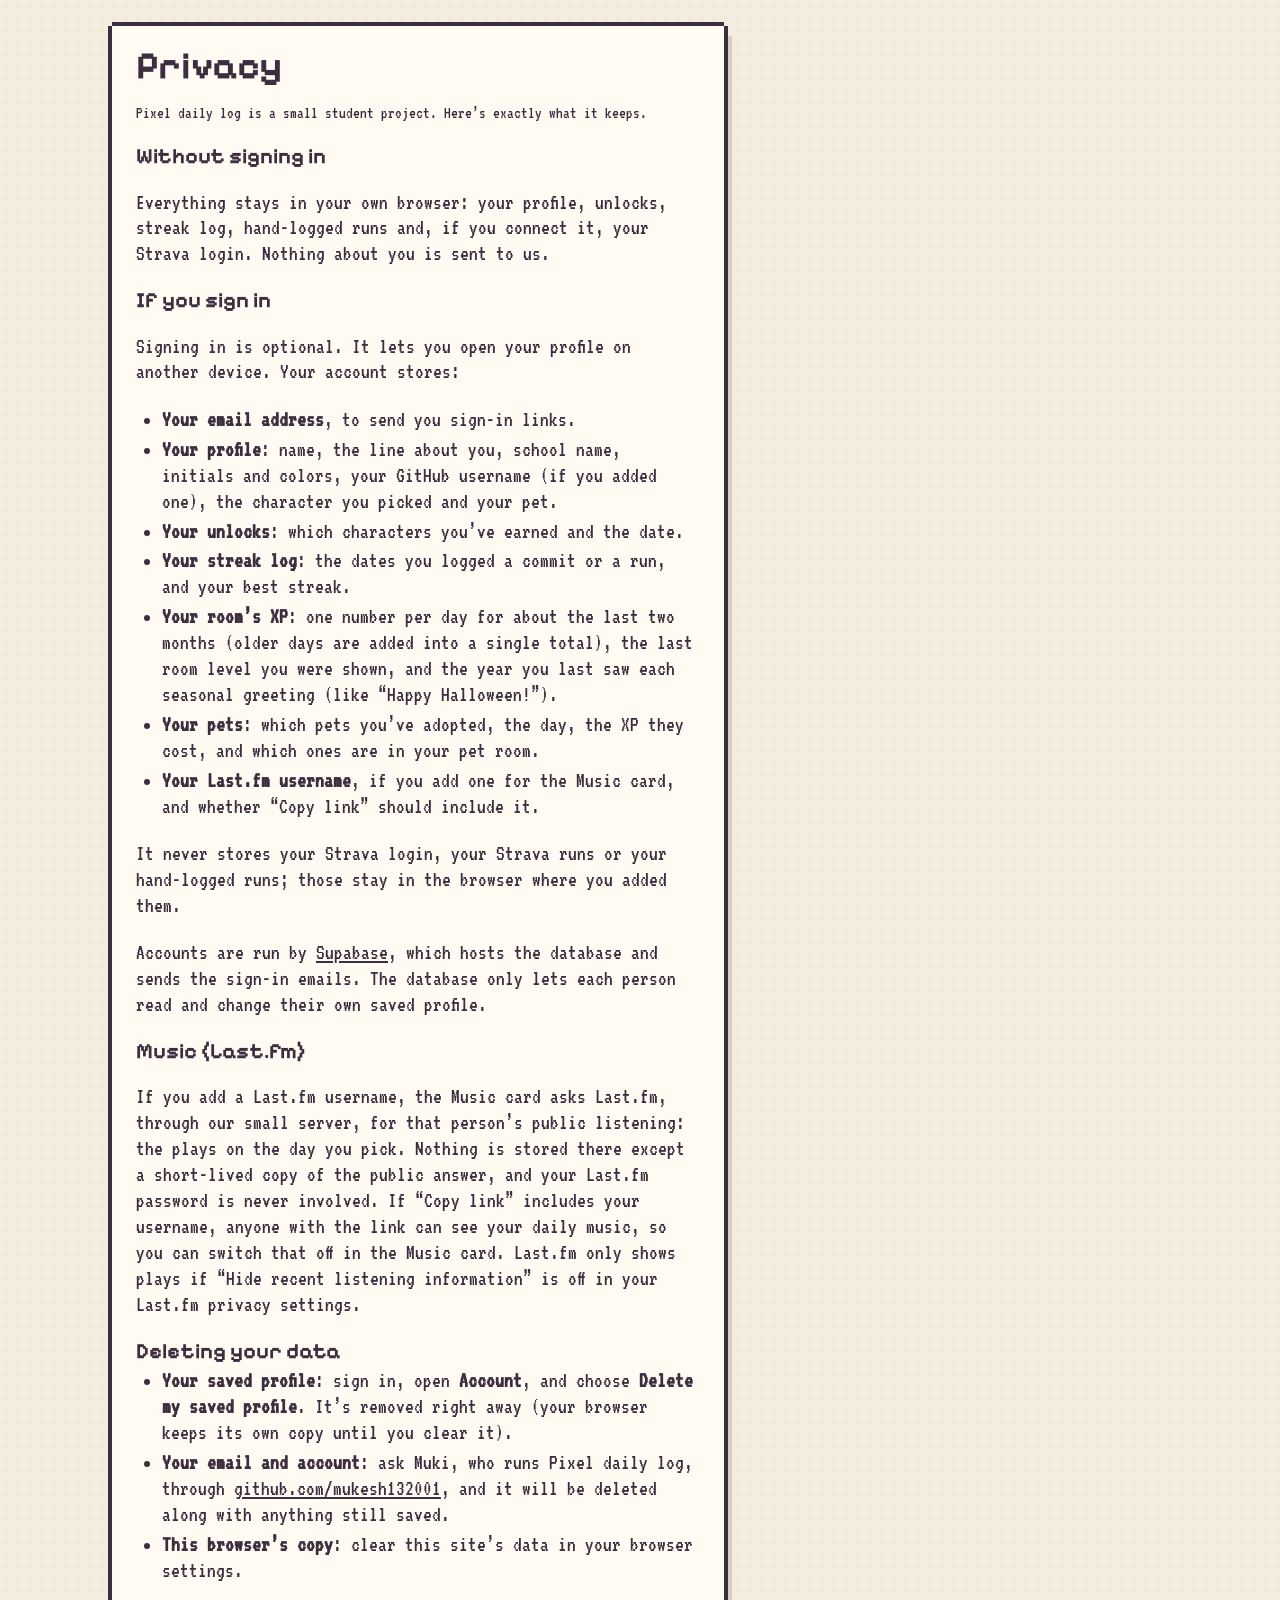
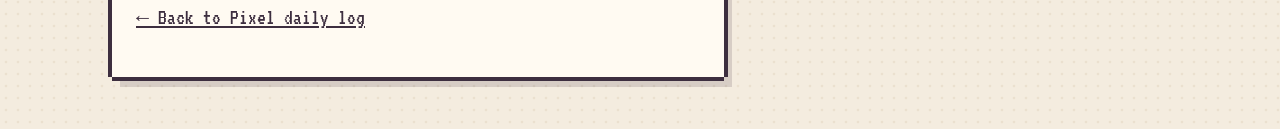
==== commit 80ea701d: "Profile: an optional Last.fm username, plus the Last.fm client js/lastfm.js asks the Worker for a da" ====
--- a/privacy.html
+++ b/privacy.html
@@ -36,9 +36,13 @@
       <li><b>Your streak log</b>: the dates you logged a commit or a run, and your best streak.</li>
       <li><b>Your room’s XP</b>: one number per day for about the last two months (older days are added into a single total), the last room level you were shown, and the year you last saw each seasonal greeting (like “Happy Halloween!”).</li>
       <li><b>Your pets</b>: which pets you’ve adopted, the day, the XP they cost, and which ones are in your pet room.</li>
+      <li><b>Your Last.fm username</b>, if you add one for the Music card, and whether “Copy link” should include it.</li>
     </ul>
     <p>It never stores your Strava login, your Strava runs or your hand-logged runs; those stay in the browser where you added them.</p>
     <p>Accounts are run by <a href="https://supabase.com" rel="noopener">Supabase</a>, which hosts the database and sends the sign-in emails. The database only lets each person read and change their own saved profile.</p>
+
+    <h2>Music (Last.fm)</h2>
+    <p>If you add a Last.fm username, the Music card asks Last.fm, through our small server, for that person’s public listening: the plays on the day you pick. Nothing is stored there except a short-lived copy of the public answer, and your Last.fm password is never involved. If “Copy link” includes your username, anyone with the link can see your daily music, so you can switch that off in the Music card. Last.fm only shows plays if “Hide recent listening information” is off in your Last.fm privacy settings.</p>
 
     <h2>Deleting your data</h2>
     <ul>
--- a/css/style.css
+++ b/css/style.css
@@ -190,7 +190,7 @@
 /* the canvas covers the room area; room.js matches its pixels to the screen and moves the camera */
 #room{position:absolute;inset:0;width:100%;height:100%;display:block;image-rendering:pixelated;image-rendering:crisp-edges}
 /* the bubble over the closet or the door; room.js sets left/top to the top middle of the piece */
-.room-bubble{position:absolute;transform:translate(-50%,calc(-100% - 14px));display:flex;align-items:center;gap:8px;
+.room-bubble{position:absolute;margin:0;transform:translate(-50%,calc(-100% - 14px));display:flex;align-items:center;gap:8px;
   padding:4px 10px;font-size:1.2rem;white-space:nowrap;pointer-events:none}
 .room-bubble[hidden]{display:none}
 .room-bubble::after{content:"";position:absolute;left:50%;bottom:-14px;margin-left:-6px;border:6px solid transparent;border-top-color:var(--line)}
@@ -214,12 +214,23 @@
 .xp-box .xp-rules{align-self:stretch;text-align:left;margin:0;padding-left:1.2em}
 .xp-rules li{margin:3px 0}
 /* "Level up!" across the top of the room */
-.room-banner{position:absolute;left:50%;top:18px;transform:translateX(-50%);display:flex;flex-direction:column;align-items:center;
+.room-banner{position:absolute;margin:0;left:50%;top:18px;transform:translateX(-50%);display:flex;flex-direction:column;align-items:center;
   gap:2px;padding:8px 18px;text-align:center;width:max-content;max-width:calc(100% - 40px);cursor:pointer;animation:banner-in .35s steps(4) both}
 .room-banner[hidden]{display:none}
 .room-banner-title{font-family:"Pixelify Sans",system-ui,sans-serif;font-size:1.6rem;color:var(--run);white-space:nowrap}
 @keyframes banner-in{from{transform:translate(-50%,-40px);opacity:0}to{transform:translate(-50%,0);opacity:1}}
 .room-dev{display:flex;align-items:center;gap:6px;font-size:1.1rem;flex:none}
+/* the wipe through a door: a plum curtain that sweeps across in 8 hard steps (main.js runs the animation) */
+.room-wipe{position:absolute;inset:0;z-index:5;background:var(--room-bottom);box-shadow:inset -6px 0 0 var(--line);cursor:wait}
+.room-wipe[hidden]{display:none}
+/* adopting pets */
+.adopt-box{width:min(720px,calc(100vw - 48px));max-height:calc(100dvh - 48px);overflow:auto}
+.adopt-grid{display:grid;grid-template-columns:repeat(auto-fill,minmax(150px,1fr));gap:12px;margin-top:10px;width:100%}
+.adopt-card{display:flex;flex-direction:column;align-items:center;gap:2px;padding:10px 8px;background:var(--tile)}
+.adopt-card.owned{outline:3px solid var(--code);outline-offset:-3px}
+.adopt-card canvas{width:84px;height:84px;image-rendering:pixelated;image-rendering:crisp-edges}   /*  4x the 21x21 art */
+.adopt-card .btn{margin-top:6px;min-height:40px;padding:4px 10px;font-size:1.1rem}
+.adopt-card .btn:disabled{cursor:not-allowed}
 .room-dev select{font:inherit;padding:2px 4px}
 
 /* ---------- character select ---------- */
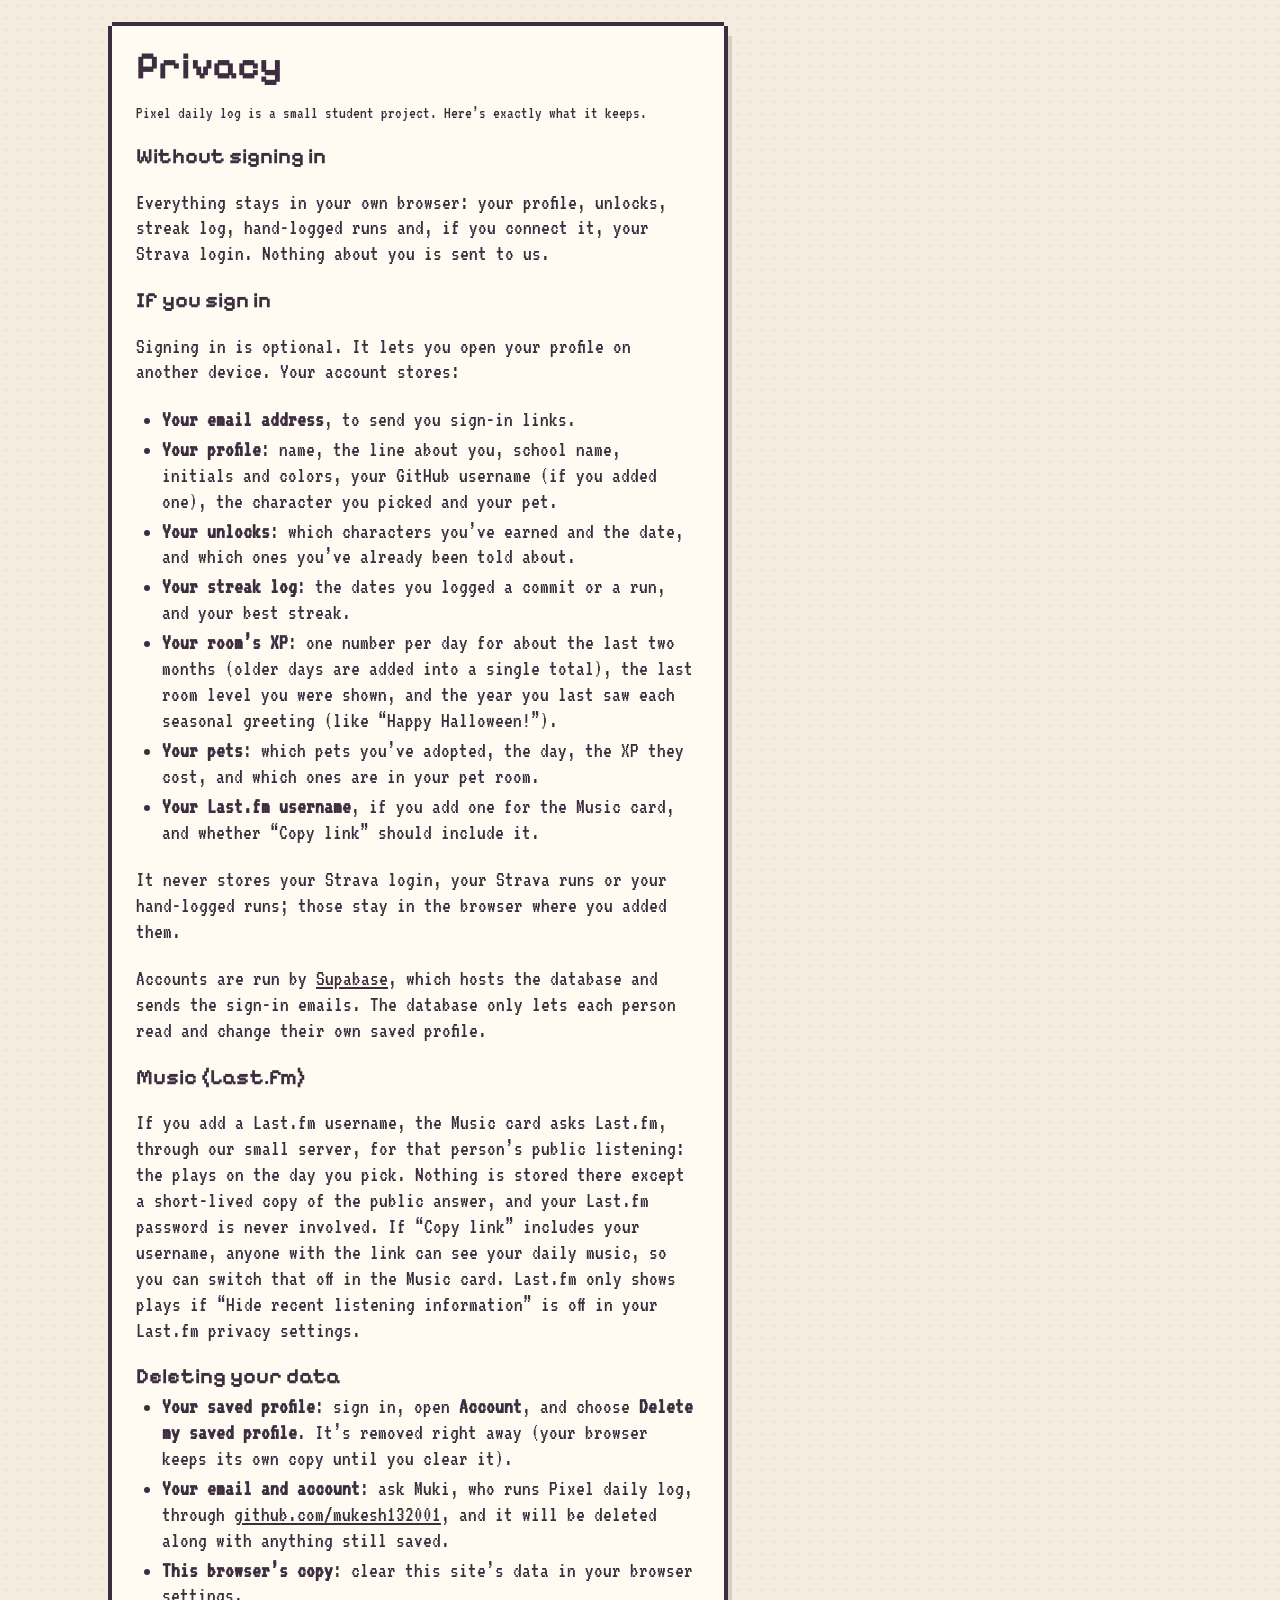
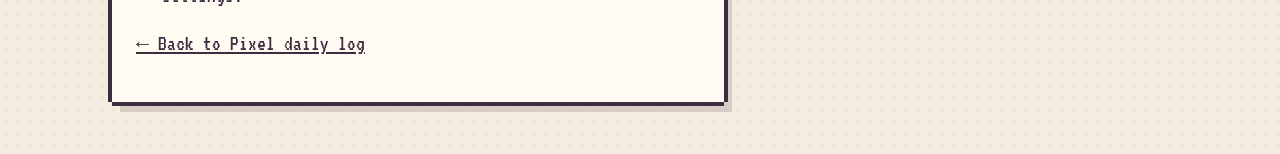
==== commit 1e2260f3: "Roster of 21 with unlock rules as data, and the facts they check unlocks.js keeps a browser-only rec" ====
--- a/privacy.html
+++ b/privacy.html
@@ -32,7 +32,7 @@
     <ul>
       <li><b>Your email address</b>, to send you sign-in links.</li>
       <li><b>Your profile</b>: name, the line about you, school name, initials and colors, your GitHub username (if you added one), the character you picked and your pet.</li>
-      <li><b>Your unlocks</b>: which characters you’ve earned and the date.</li>
+      <li><b>Your unlocks</b>: which characters you’ve earned and the date, and which ones you’ve already been told about.</li>
       <li><b>Your streak log</b>: the dates you logged a commit or a run, and your best streak.</li>
       <li><b>Your room’s XP</b>: one number per day for about the last two months (older days are added into a single total), the last room level you were shown, and the year you last saw each seasonal greeting (like “Happy Halloween!”).</li>
       <li><b>Your pets</b>: which pets you’ve adopted, the day, the XP they cost, and which ones are in your pet room.</li>
--- a/css/style.css
+++ b/css/style.css
@@ -240,6 +240,28 @@
 .picker-box h2{font-size:clamp(1.6rem,5vw,2.2rem)}
 .pick-close{position:absolute;top:6px;right:6px;font-size:1.6rem}
 
+/* ---------- the monitor on the desk: your latest GitHub work ---------- */
+.sr-only{position:absolute;width:1px;height:1px;overflow:hidden;clip:rect(0 0 0 0);white-space:nowrap}
+.monitor{position:relative;display:flex;flex-direction:column;align-items:center;width:min(560px,calc(100vw - 48px))}
+.mon-bezel{align-self:stretch;background:#2d2635;padding:16px 14px 14px}
+.mon-bezel h2{color:#f6e9d6;font-size:clamp(1.4rem,4.5vw,1.9rem);margin:0 34px 10px 2px}
+.mon-screen{background:#0f2a1c;color:#bff0cf;padding:12px 14px;border:3px solid #1d4a32;max-height:min(66dvh,480px);overflow:auto}
+.monitor .pick-close{color:#f6e9d6;z-index:1}
+.mon-stats{display:flex;gap:22px;padding-bottom:10px;margin-bottom:8px;border-bottom:2px dashed #1d4a32}
+.mon-stat b{display:block;font-size:1.9rem;line-height:1;color:#8fdcae}
+.mon-stat span{font-size:1.05rem;color:#8cc4a2}
+.mon-list{list-style:none;margin:0;padding:0}
+.mon-list li+li{border-top:2px solid #16382a}
+.mon-list a{display:grid;grid-template-columns:minmax(0,1fr) auto;gap:0 12px;padding:8px 6px;color:inherit;text-decoration:none}
+.mon-list a:hover,.mon-list a:focus-visible{background:#17402b;outline:2px solid #8fdcae;outline-offset:-2px}
+.mon-repo{grid-column:1/-1;color:#8fdcae;font-size:1.05rem;overflow-wrap:anywhere}
+.mon-text{overflow-wrap:anywhere}
+.mon-when{color:#8cc4a2;font-size:1.05rem;white-space:nowrap;align-self:end}
+.mon-note{margin:6px 2px;color:#8cc4a2}
+.mon-note:empty{display:none}
+.mon-stand{position:relative;width:44px;height:16px;background:#2d2635;margin-bottom:24px}
+.mon-stand::after{content:"";position:absolute;left:50%;bottom:-10px;width:128px;height:10px;transform:translateX(-50%);background:#2d2635}
+
 /* ---------- sign in and questions (same pixel box as the picker) ---------- */
 .login-box p{margin:8px 0}
 .login-form{display:flex;flex-direction:column;align-items:stretch;gap:8px;width:100%;max-width:340px;margin-top:6px}
@@ -304,6 +326,18 @@
 .runform .wide{grid-column:1/-1}
 .runform label{font-size:1.05rem;color:var(--ink-soft);display:flex;flex-direction:column}
 
+/* the Music card */
+.howto{margin:6px 0 10px;padding-left:20px}
+.howto li{margin-bottom:4px}
+.nowplaying{margin:0 0 10px;padding:6px 10px;background:var(--music);color:#2b1e2c;overflow-wrap:anywhere}
+#musicArtist{white-space:normal;overflow-wrap:anywhere;line-height:1.1}
+.tracks{list-style:none;counter-reset:track;padding:0}
+.tracks li{display:grid;grid-template-columns:22px minmax(0,1fr) auto;gap:8px;align-items:baseline}
+.tracks li::before{counter-increment:track;content:counter(track);color:var(--ink-soft)}
+.tracks .plays{color:var(--ink-soft);white-space:nowrap}
+.tracks .by{display:block;font-size:1rem;color:var(--ink-soft);overflow-wrap:anywhere}
+.check{display:flex;gap:8px;align-items:center;margin:8px 0}
+#musicSettings .btn{min-height:40px;margin-top:4px}
 .pacebox{display:grid;grid-template-columns:1fr 1fr;gap:10px;margin-top:16px}
 .pacecard{background:var(--tile);padding:10px 12px;display:flex;flex-direction:column;gap:2px;min-width:0}
 .pacecard > span:first-child{white-space:nowrap}
